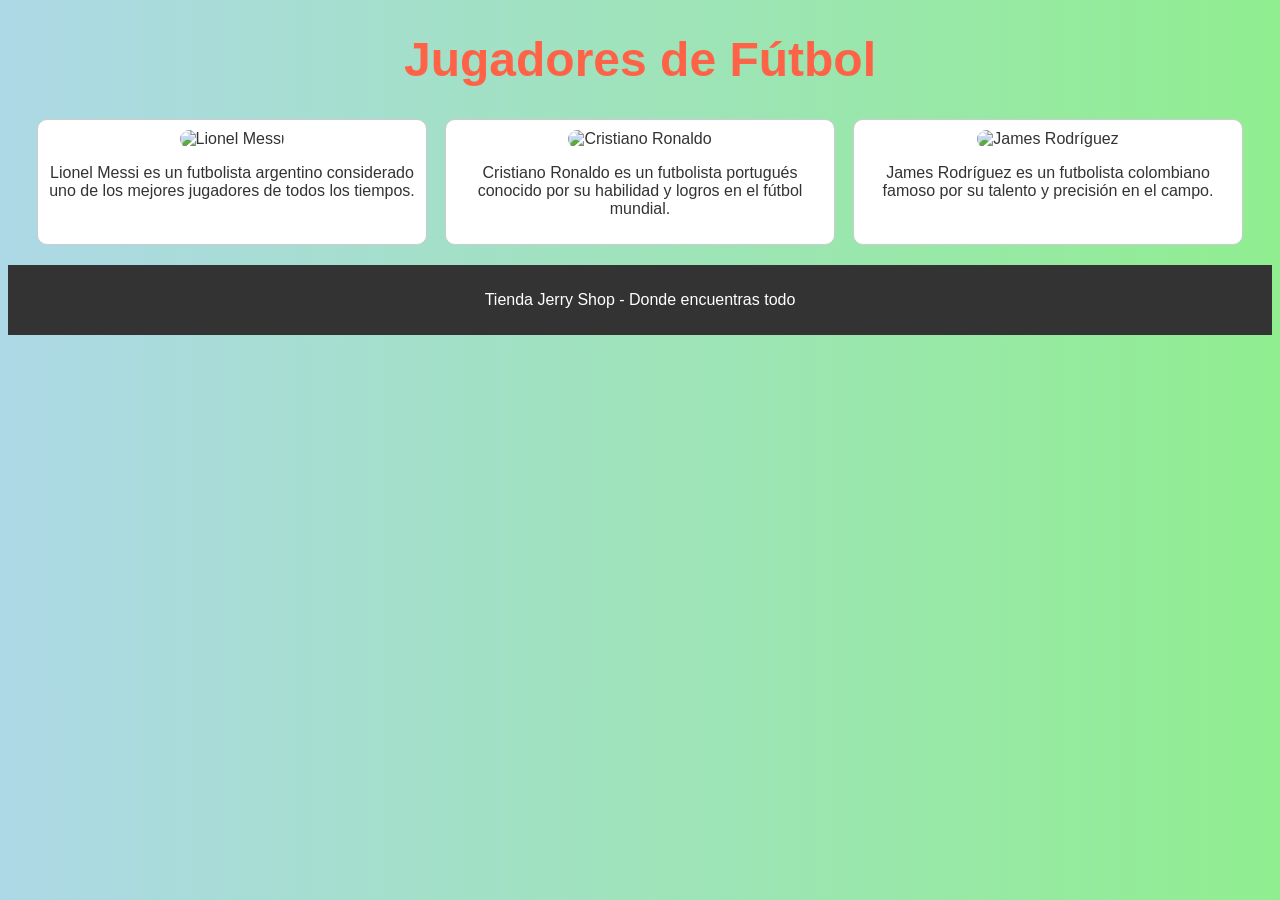
==== index.html @ d0100fbb "Update index.html" ====
<!DOCTYPE html>
<html lang="es">
<head>
    <meta charset="UTF-8">
    <meta name="viewport" content="width=device-width, initial-scale=1.0">
    <title>Jugadores de Fútbol</title>
    <style>
        body {
            background: linear-gradient(to right, lightblue, lightgreen);
            font-family: 'Arial', sans-serif;
            color: #333;
            text-align: center;
        }
        h1 {
            font-size: 3em;
            color: #ff6347; /* Tomate */
        }
        .container {
            display: flex;
            justify-content: space-around;
            margin: 20px;
        }
        .column {
            width: 30%;
            padding: 10px;
            border: 1px solid #ccc;
            border-radius: 10px;
            background-color: #fff;
        }
        .column img {
            max-width: 100%;
            border-radius: 10px;
        }
        footer {
            margin-top: 20px;
            padding: 10px;
            background-color: #333;
            color: #fff;
        }
    </style>
</head>
<body>
    <h1>Jugadores de Fútbol</h1>
    <div class="container">
        <div class="column">
            <img src="https://example.com/messi.jpg" alt="Lionel Messi">
            <p>Lionel Messi es un futbolista argentino considerado uno de los mejores jugadores de todos los tiempos.</p>
        </div>
        <div class="column">
            <img src="https://example.com/ronaldo.jpg" alt="Cristiano Ronaldo">
            <p>Cristiano Ronaldo es un futbolista portugués conocido por su habilidad y logros en el fútbol mundial.</p>
        </div>
        <div class="column">
            <img src="https://example.com/james.jpg" alt="James Rodríguez">
            <p>James Rodríguez es un futbolista colombiano famoso por su talento y precisión en el campo.</p>
        </div>
    </div>
    <footer>
        <p>Tienda Jerry Shop - Donde encuentras todo</p>
    </footer>
</body>
</html>
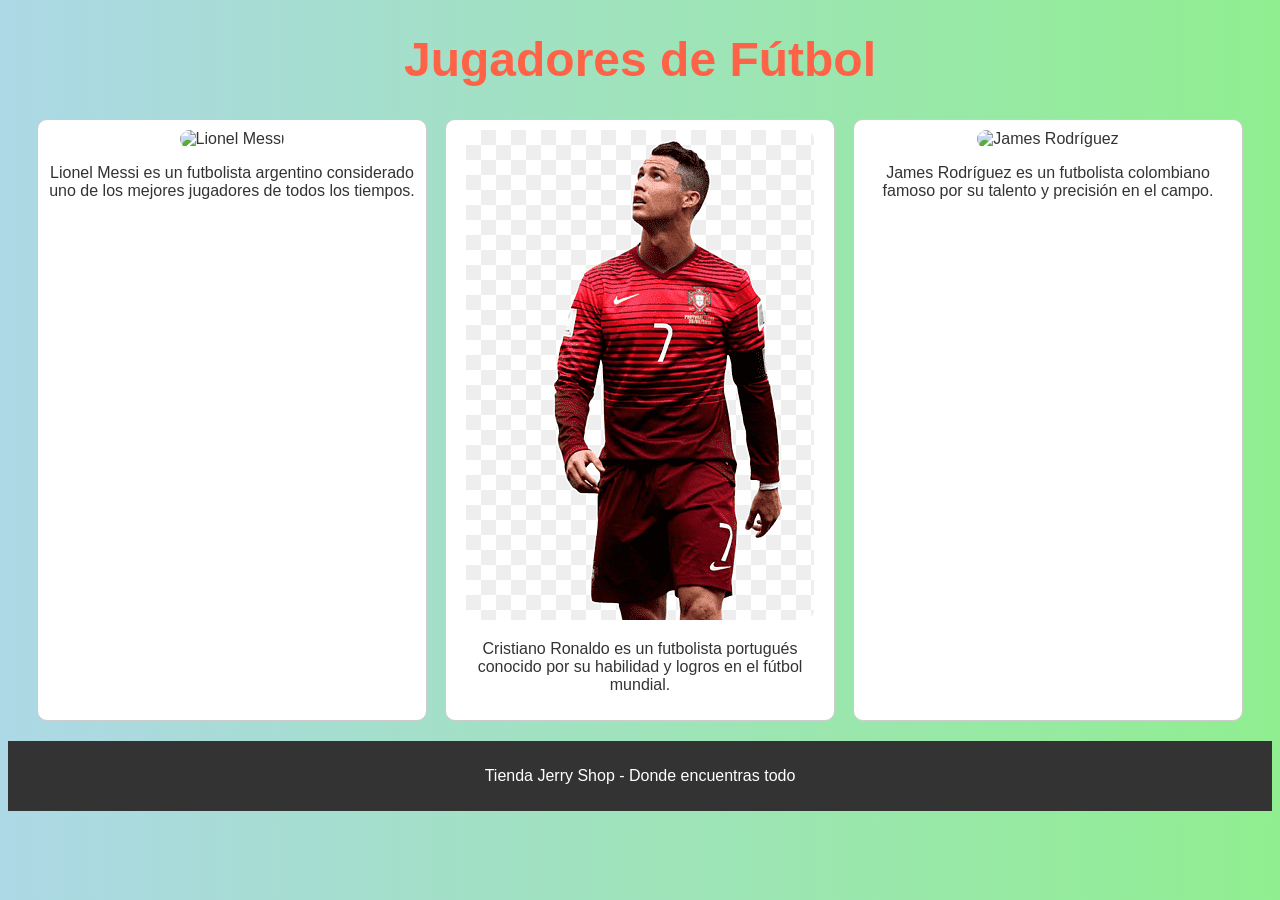
==== commit de911ebf: "Update index.html" ====
--- a/index.html
+++ b/index.html
@@ -47,7 +47,7 @@
             <p>Lionel Messi es un futbolista argentino considerado uno de los mejores jugadores de todos los tiempos.</p>
         </div>
         <div class="column">
-            <img src="https://example.com/ronaldo.jpg" alt="Cristiano Ronaldo">
+            <img src="Cristiano.png" alt="Cristiano Ronaldo">
             <p>Cristiano Ronaldo es un futbolista portugués conocido por su habilidad y logros en el fútbol mundial.</p>
         </div>
         <div class="column">
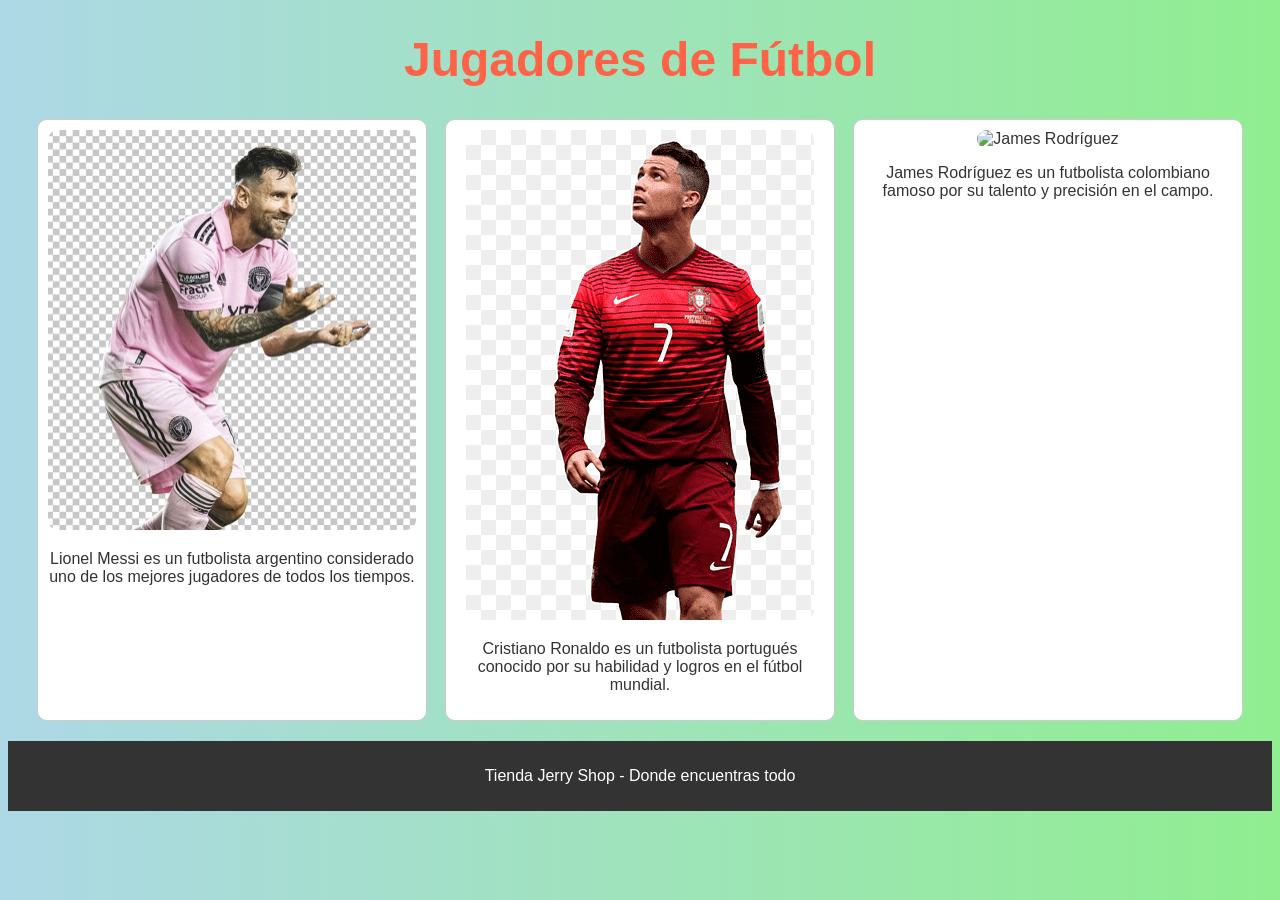
==== commit a716e6a1: "Update index.html" ====
--- a/index.html
+++ b/index.html
@@ -43,7 +43,7 @@
     <h1>Jugadores de Fútbol</h1>
     <div class="container">
         <div class="column">
-            <img src="https://example.com/messi.jpg" alt="Lionel Messi">
+            <img src="Messi.jpg" alt="Lionel Messi">
             <p>Lionel Messi es un futbolista argentino considerado uno de los mejores jugadores de todos los tiempos.</p>
         </div>
         <div class="column">
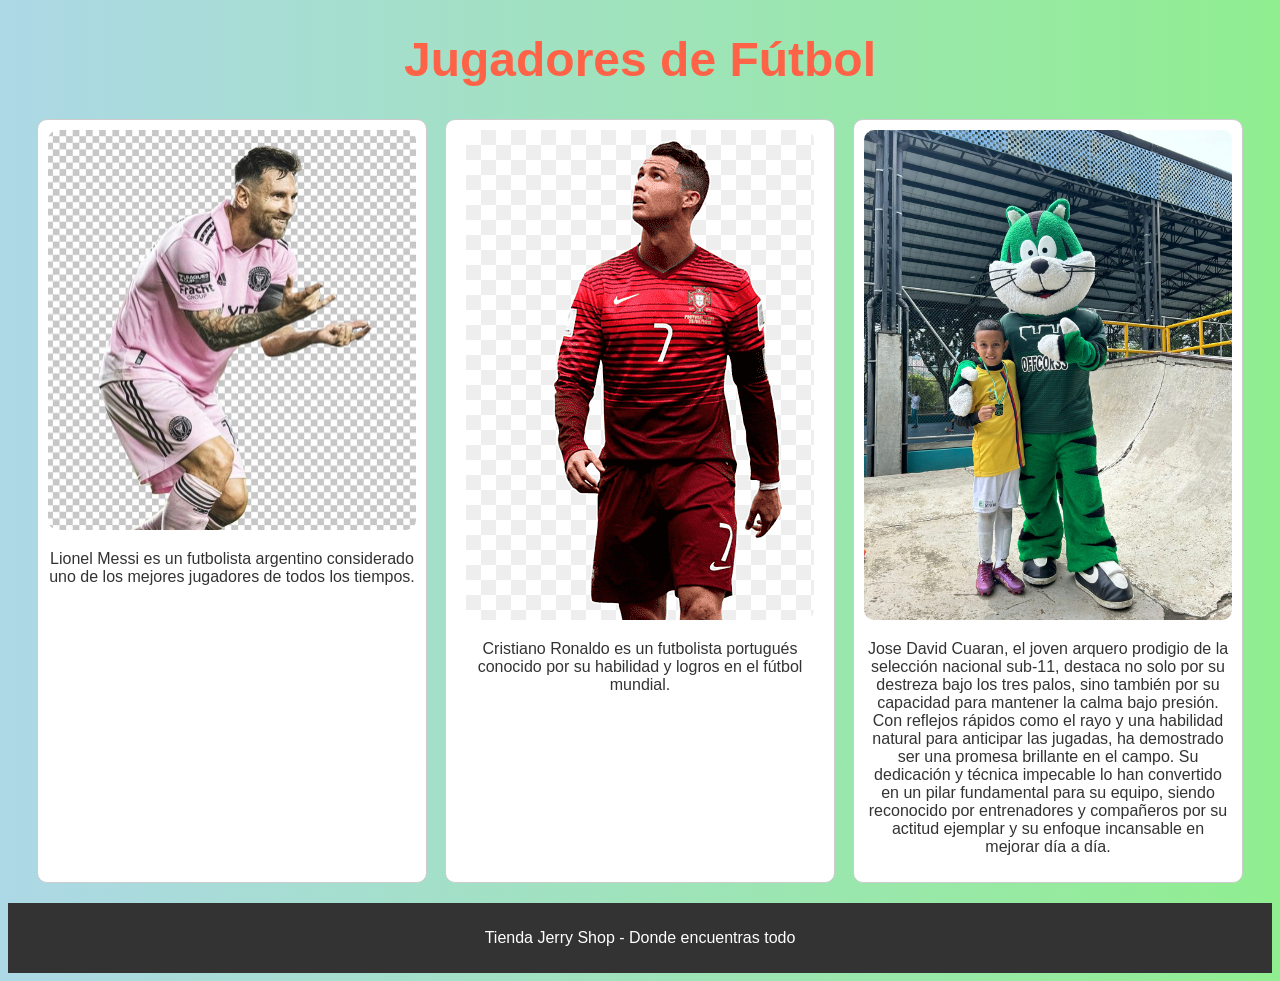
==== commit 85e5839b: "Update index.html" ====
--- a/index.html
+++ b/index.html
@@ -51,8 +51,8 @@
             <p>Cristiano Ronaldo es un futbolista portugués conocido por su habilidad y logros en el fútbol mundial.</p>
         </div>
         <div class="column">
-            <img src="https://example.com/james.jpg" alt="James Rodríguez">
-            <p>James Rodríguez es un futbolista colombiano famoso por su talento y precisión en el campo.</p>
+            <img src="Jose.jpg" alt="Jose David Cuaran">
+            <p>Jose David Cuaran, el joven arquero prodigio de la selección nacional sub-11, destaca no solo por su destreza bajo los tres palos, sino también por su capacidad para mantener la calma bajo presión. Con reflejos rápidos como el rayo y una habilidad natural para anticipar las jugadas, ha demostrado ser una promesa brillante en el campo. Su dedicación y técnica impecable lo han convertido en un pilar fundamental para su equipo, siendo reconocido por entrenadores y compañeros por su actitud ejemplar y su enfoque incansable en mejorar día a día.</p>
         </div>
     </div>
     <footer>
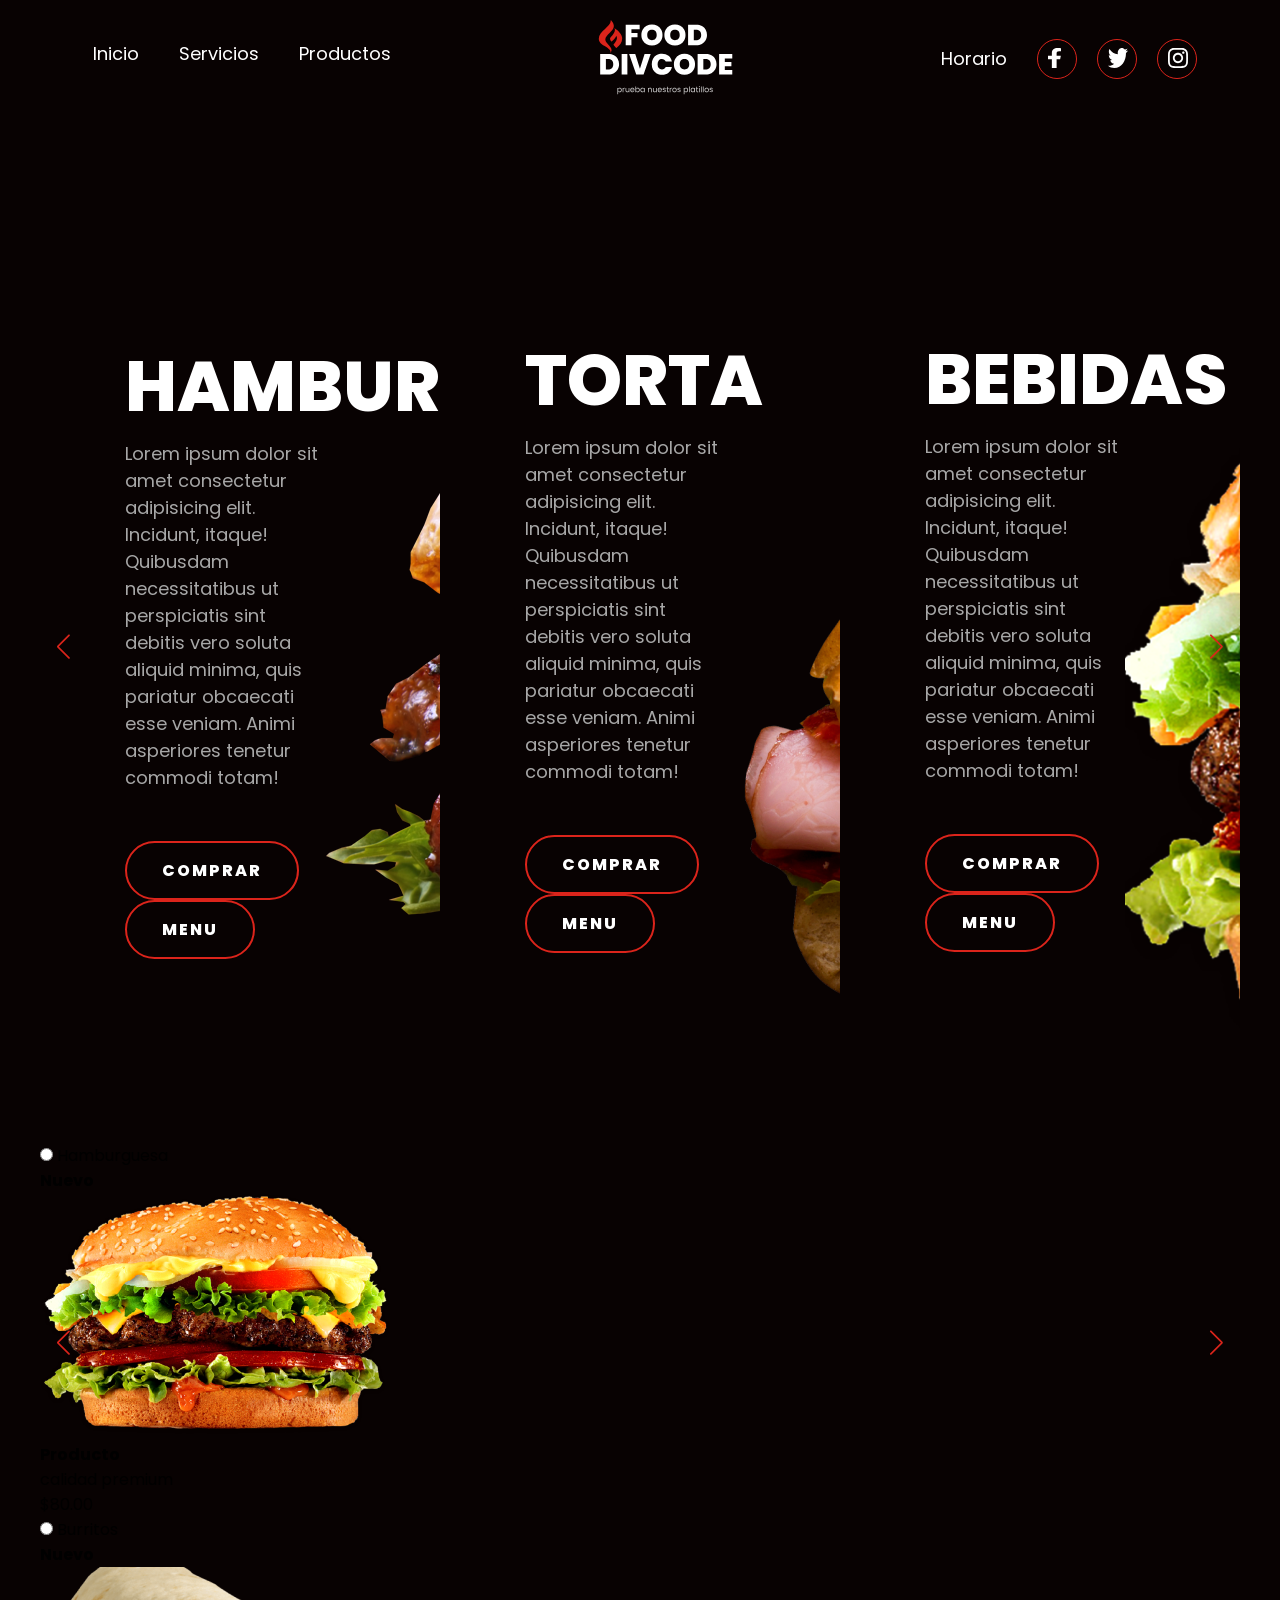
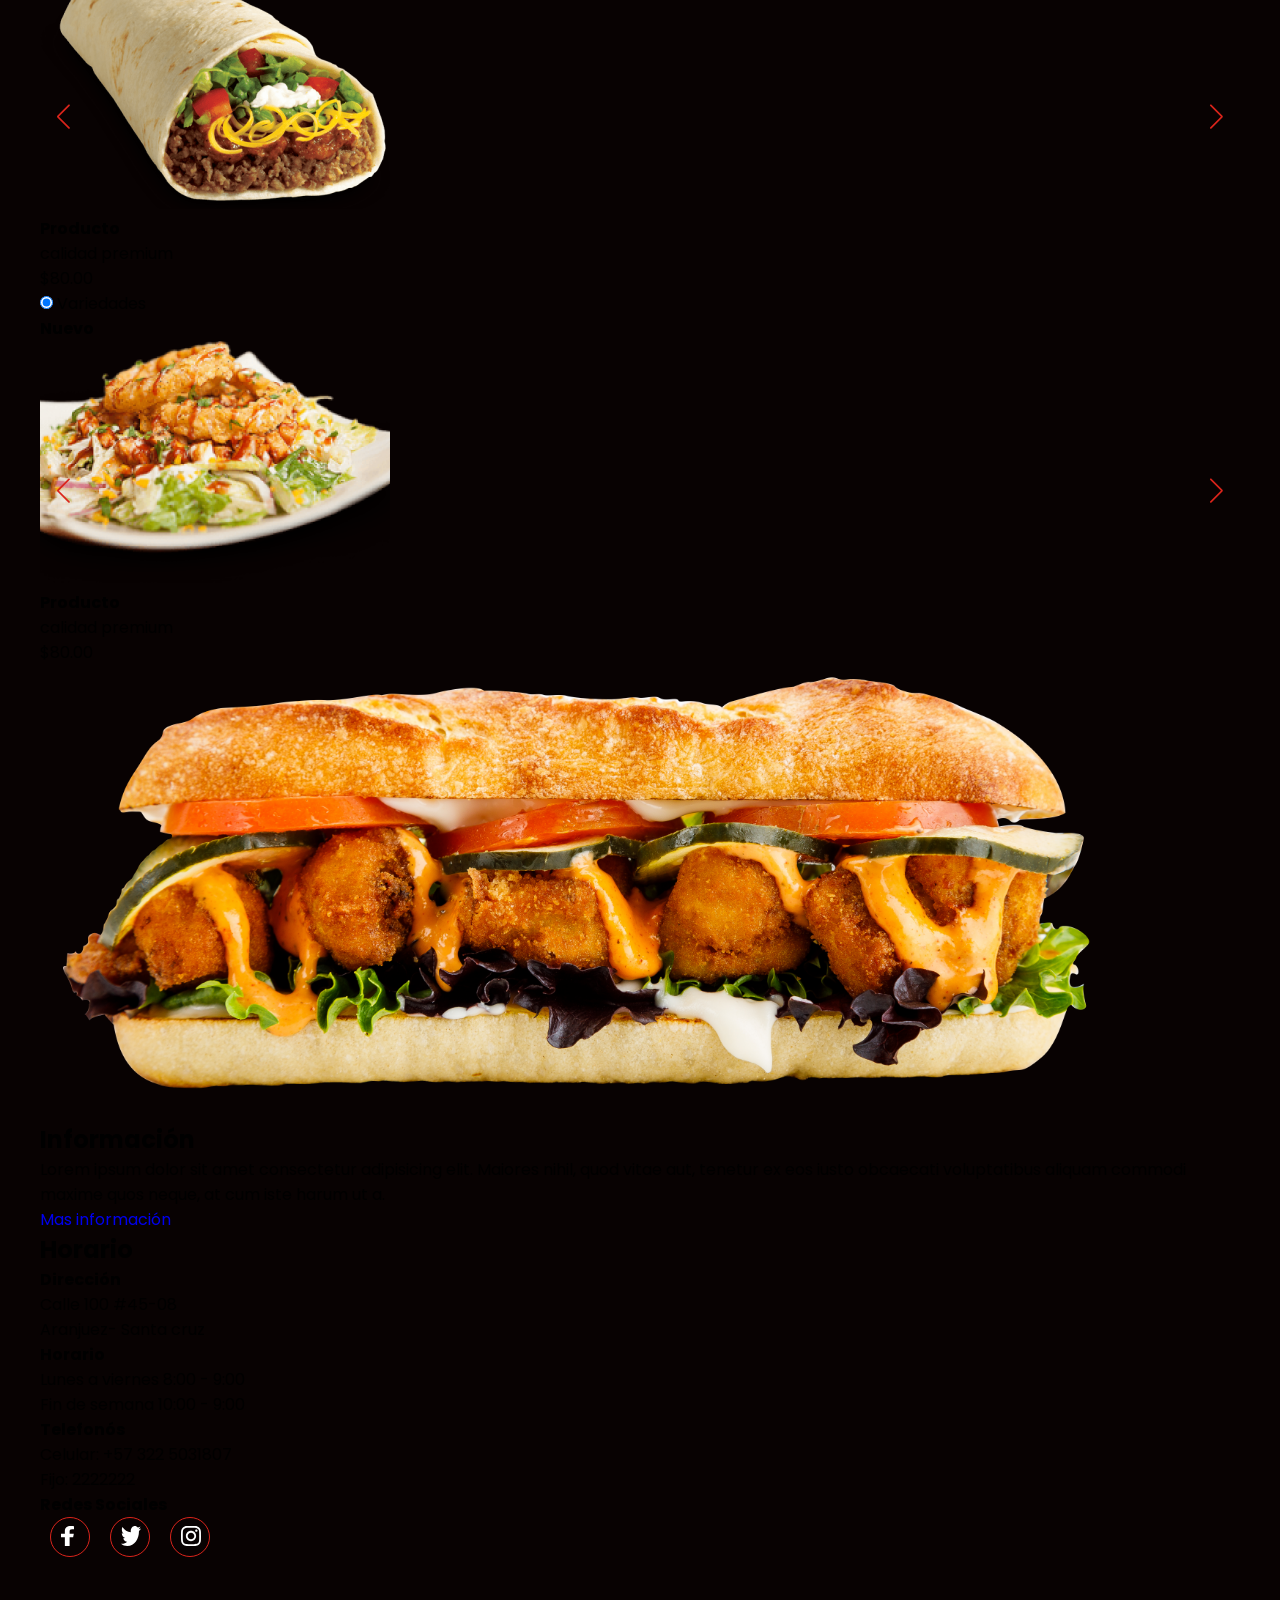
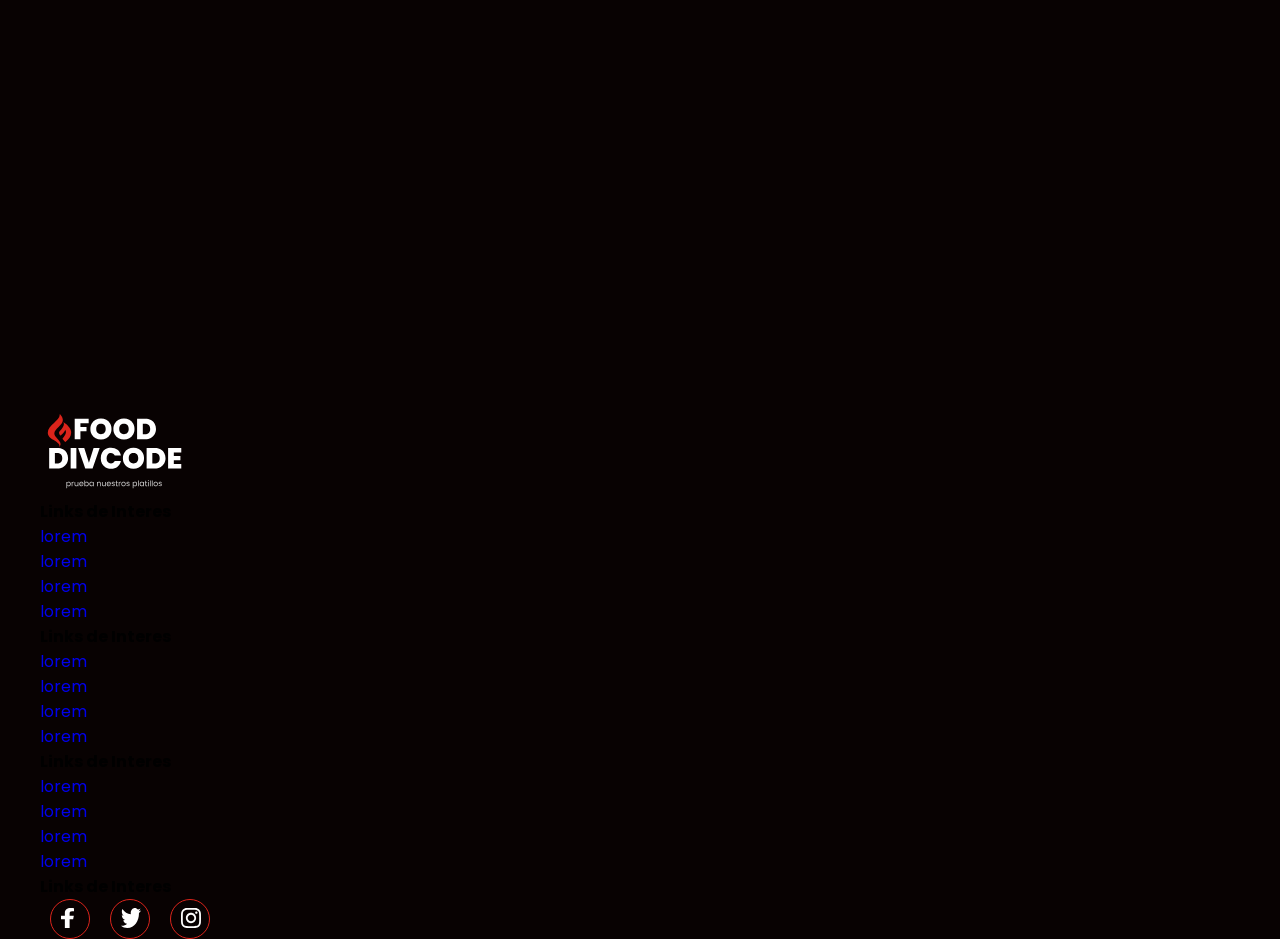
==== commit d17fa9a9: "Add files via upload" ====
--- a/index.html
+++ b/index.html
@@ -1,62 +1,431 @@
 <!DOCTYPE html>
-<html lang="es">
+<html lang="en">
+
 <head>
-    <meta charset="UTF-8">
-    <meta name="viewport" content="width=device-width, initial-scale=1.0">
-    <title>Jugadores de Fútbol</title>
-    <style>
-        body {
-            background: linear-gradient(to right, lightblue, lightgreen);
-            font-family: 'Arial', sans-serif;
-            color: #333;
-            text-align: center;
-        }
-        h1 {
-            font-size: 3em;
-            color: #ff6347; /* Tomate */
-        }
-        .container {
-            display: flex;
-            justify-content: space-around;
-            margin: 20px;
-        }
-        .column {
-            width: 30%;
-            padding: 10px;
-            border: 1px solid #ccc;
-            border-radius: 10px;
-            background-color: #fff;
-        }
-        .column img {
-            max-width: 100%;
-            border-radius: 10px;
-        }
-        footer {
-            margin-top: 20px;
-            padding: 10px;
-            background-color: #333;
-            color: #fff;
-        }
-    </style>
+  <meta charset="UTF-8" />
+  <meta name="viewport" content="width=device-width, initial-scale=1.0" />
+  <title>Document</title>
+  <link rel="stylesheet" href="https://cdn.jsdelivr.net/npm/swiper/swiper-bundle.min.css" />
+  <link rel="stylesheet" href="style.css" />
 </head>
+
 <body>
-    <h1>Jugadores de Fútbol</h1>
-    <div class="container">
-        <div class="column">
-            <img src="Messi.jpg" alt="Lionel Messi">
-            <p>Lionel Messi es un futbolista argentino considerado uno de los mejores jugadores de todos los tiempos.</p>
-        </div>
-        <div class="column">
-            <img src="Cristiano.png" alt="Cristiano Ronaldo">
-            <p>Cristiano Ronaldo es un futbolista portugués conocido por su habilidad y logros en el fútbol mundial.</p>
-        </div>
-        <div class="column">
-            <img src="Jose.jpg" alt="Jose David Cuaran">
-            <p>Jose David Cuaran, el joven arquero prodigio de la selección nacional sub-11, destaca no solo por su destreza bajo los tres palos, sino también por su capacidad para mantener la calma bajo presión. Con reflejos rápidos como el rayo y una habilidad natural para anticipar las jugadas, ha demostrado ser una promesa brillante en el campo. Su dedicación y técnica impecable lo han convertido en un pilar fundamental para su equipo, siendo reconocido por entrenadores y compañeros por su actitud ejemplar y su enfoque incansable en mejorar día a día.</p>
-        </div>
-    </div>
-    <footer>
-        <p>Tienda Jerry Shop - Donde encuentras todo</p>
-    </footer>
+  <header>
+    <div class="menu container">
+      <img class="logo-1" src="images/logo.svg" alt="" />
+      <input type="checkbox" id="menu" />
+      <label for="menu">
+        <img src="images/menu.png" class="menu-icono" alt="" />
+      </label>
+      <nav class="navbar">
+        <div class="menu-1">
+          <ul>
+            <li><a href="#">Inicio</a></li>
+            <li><a href="#">Servicios</a></li>
+            <li><a href="#">Productos</a></li>
+          </ul>
+        </div>
+        <img class="logo-2" src="images/logo.svg" alt="" />
+        <div class="menu-2">
+          <ul>
+            <li><a href="#">Horario</a></li>
+          </ul>
+          <div class="socials">
+            <a href="#">
+              <div class="social">
+                <img src="images/s1.svg" alt="" />
+              </div>
+            </a>
+            <a href="#">
+              <div class="social">
+                <img src="images/s2.svg" alt="" />
+              </div>
+            </a>
+            <a href="#">
+              <div class="social">
+                <img src="images/s3.svg" alt="" />
+              </div>
+            </a>
+          </div>
+        </div>
+      </nav>
+    </div>
+    <div class="header-content container">
+      <div class="swiper mySwiper-1">
+        <div class="swiper-wrapper">
+          <div class="swiper slide">
+            <div class="slider">
+              <div class="slider-txt">
+                <h1>Hamburguesa</h1>
+                <p>
+                  Lorem ipsum dolor sit amet consectetur adipisicing elit.
+                  Incidunt, itaque! Quibusdam necessitatibus ut perspiciatis
+                  sint debitis vero soluta aliquid minima, quis pariatur
+                  obcaecati esse veniam. Animi asperiores tenetur commodi
+                  totam!
+                </p>
+                <div class="botones">
+                  <a href="#" class="btn-1">Comprar</a>
+                  <a href="#" class="btn-1">Menu</a>
+                </div>
+              </div>
+              <div class="slider-img">
+                <img src="images/slider1.png" alt="" />
+              </div>
+            </div>
+          </div>
+          <div class="swiper slide">
+            <div class="slider">
+              <div class="slider-txt">
+                <h1>Torta</h1>
+                <p>
+                  Lorem ipsum dolor sit amet consectetur adipisicing elit.
+                  Incidunt, itaque! Quibusdam necessitatibus ut perspiciatis
+                  sint debitis vero soluta aliquid minima, quis pariatur
+                  obcaecati esse veniam. Animi asperiores tenetur commodi
+                  totam!
+                </p>
+                <div class="botones">
+                  <a href="#" class="btn-1">Comprar</a>
+                  <a href="#" class="btn-1">Menu</a>
+                </div>
+              </div>
+              <div class="slider-img">
+                <img src="images/slider2.png" alt="" />
+              </div>
+            </div>
+          </div>
+          <div class="swiper slide">
+            <div class="slider">
+              <div class="slider-txt">
+                <h1>Bebidas</h1>
+                <p>
+                  Lorem ipsum dolor sit amet consectetur adipisicing elit.
+                  Incidunt, itaque! Quibusdam necessitatibus ut perspiciatis
+                  sint debitis vero soluta aliquid minima, quis pariatur
+                  obcaecati esse veniam. Animi asperiores tenetur commodi
+                  totam!
+                </p>
+                <div class="botones">
+                  <a href="#" class="btn-1">Comprar</a>
+                  <a href="#" class="btn-1">Menu</a>
+                </div>
+              </div>
+              <div class="slider-img">
+                <img src="images/slider3.png" alt="" />
+              </div>
+            </div>
+          </div>
+        </div>
+        <div class="swiper-button-next"></div>
+        <div class="swiper-button-prev"></div>
+        <div class="swiper-pagination"></div>
+      </div>
+    </div>
+  </header>
+  <main class="products">
+    <div class="tabs container">
+      <input type="radio" name="tabs" id="tab1" checked="checked" class="tabInput" value="1" />
+      <label for="tab1">Hamburguesa</label>
+      <div class="tab">
+        <div class="swiper mySwiper-2" id="swiper1">
+          <div class="swiper-wrapper">
+            <div class="swiper-slide">
+              <div class="product">
+                <div class="product-img">
+                  <h4>Nuevo</h4>
+                  <img src="images/food1.png" alt="" />
+                </div>
+                <div class="product-txt">
+                  <h4>Producto</h4>
+                  <p>calidad premium</p>
+                  <span class="price">$80.00</span>
+                </div>
+              </div>
+            </div>
+
+            <div class="swiper-slide">
+              <div class="product">
+                <div class="product-img">
+                  <h4>Nuevo</h4>
+                  <img src="images/food2.png" alt="" />
+                </div>
+                <div class="product-txt">
+                  <h4>Producto</h4>
+                  <p>calidad premium</p>
+                  <span class="price">$80.00</span>
+                </div>
+              </div>
+            </div>
+
+            <div class="swiper-slide">
+              <div class="product">
+                <div class="product-img">
+                  <h4>Nuevo</h4>
+                  <img src="images/food3.png" alt="" />
+                </div>
+                <div class="product-txt">
+                  <h4>Producto</h4>
+                  <p>calidad premium</p>
+                  <span class="price">$80.00</span>
+                </div>
+              </div>
+            </div>
+          </div>
+
+          <div class="swiper-button-next"></div>
+          <div class="swiper-button-prev"></div>
+        </div>
+      </div>
+
+      <input type="radio" name="tabs" id="tab2" checked="checked" class="tabInput" value="2" />
+      <label for="tab2">Burritos</label>
+      <div class="tab">
+        <div class="swiper mySwiper-2" id="swiper2">
+          <div class="swiper-wrapper">
+            <div class="swiper-slide">
+              <div class="product">
+                <div class="product-img">
+                  <h4>Nuevo</h4>
+                  <img src="images/food4.png" alt="" />
+                </div>
+                <div class="product-txt">
+                  <h4>Producto</h4>
+                  <p>calidad premium</p>
+                  <span class="price">$80.00</span>
+                </div>
+              </div>
+            </div>
+
+            <div class="swiper-slide">
+              <div class="product">
+                <div class="product-img">
+                  <h4>Nuevo</h4>
+                  <img src="images/food5.png" alt="" />
+                </div>
+                <div class="product-txt">
+                  <h4>Producto</h4>
+                  <p>calidad premium</p>
+                  <span class="price">$80.00</span>
+                </div>
+              </div>
+            </div>
+
+            <div class="swiper-slide">
+              <div class="product">
+                <div class="product-img">
+                  <h4>Nuevo</h4>
+                  <img src="images/food6.png" alt="" />
+                </div>
+                <div class="product-txt">
+                  <h4>Producto</h4>
+                  <p>calidad premium</p>
+                  <span class="price">$80.00</span>
+                </div>
+              </div>
+            </div>
+          </div>
+
+          <div class="swiper-button-next"></div>
+          <div class="swiper-button-prev"></div>
+        </div>
+      </div>
+
+      <input type="radio" name="tabs" id="tab3" checked="checked" class="tabInput" value="3" />
+      <label for="tab3">Variedades</label>
+      <div class="tab">
+        <div class="swiper mySwiper-2" id="swiper3">
+          <div class="swiper-wrapper">
+            <div class="swiper-slide">
+              <div class="product">
+                <div class="product-img">
+                  <h4>Nuevo</h4>
+                  <img src="images/food7.png" alt="" />
+                </div>
+                <div class="product-txt">
+                  <h4>Producto</h4>
+                  <p>calidad premium</p>
+                  <span class="price">$80.00</span>
+                </div>
+              </div>
+            </div>
+
+            <div class="swiper-slide">
+              <div class="product">
+                <div class="product-img">
+                  <h4>Nuevo</h4>
+                  <img src="images/food8.png" alt="" />
+                </div>
+                <div class="product-txt">
+                  <h4>Producto</h4>
+                  <p>calidad premium</p>
+                  <span class="price">$80.00</span>
+                </div>
+              </div>
+            </div>
+
+            <div class="swiper-slide">
+              <div class="product">
+                <div class="product-img">
+                  <h4>Nuevo</h4>
+                  <img src="images/food9.png" alt="" />
+                </div>
+                <div class="product-txt">
+                  <h4>Producto</h4>
+                  <p>calidad premium</p>
+                  <span class="price">$80.00</span>
+                </div>
+              </div>
+            </div>
+          </div>
+
+          <div class="swiper-button-next"></div>
+          <div class="swiper-button-prev"></div>
+        </div>
+      </div>
+
+    </div>
+  </main>
+
+  <section class="info container">
+
+    <div class="info-img">
+      <img src="images/info.png" alt="">
+    </div>
+
+    <div class="info-txt">
+      <h2>Información</h2>
+      <p>
+        Lorem ipsum dolor sit amet consectetur adipisicing elit. Maiores nihil, quod vitae aut, tenetur ex eos iusto
+        obcaecati voluptatibus aliquam commodi maxime quos neque, at cum iste harum ut a.
+      </p>
+      <a href="#" class="btn-2">Mas información</a>
+    </div>
+  </section>
+
+  <section class="horario">
+    <div class="horario-info container">
+      <h2>Horario</h2>
+      <div class="horario-txt">
+        <div class="txt">
+          <h4>Dirección</h4>
+          <p>
+            Calle 100 #45-08
+          </p>
+          <p>
+            Aranjuez- Santa cruz
+          </p>
+        </div>
+
+        <div class="txt">
+          <h4>Horario</h4>
+          <p>
+            Lunes a viernes 8:00 - 9:00
+          </p>
+          <p>
+            Fin de semana 10:00 - 9:00
+          </p>
+        </div>
+
+        <div class="txt">
+          <h4>Telefonós</h4>
+          <p>
+            Celular: +57 322 5031807
+          </p>
+          <p>
+            Fijo: 2222222
+          </p>
+        </div>
+
+        <div class="txt">
+          <h4>Redes Sociales</h4>
+          <div class="socials">
+            <a href="#">
+              <div class="social">
+                <img src="images/s1.svg" alt="" />
+              </div>
+            </a>
+            <a href="#">
+              <div class="social">
+                <img src="images/s2.svg" alt="" />
+              </div>
+            </a>
+            <a href="#">
+              <div class="social">
+                <img src="images/s3.svg" alt="" />
+              </div>
+            </a>
+          </div>
+        </div>
+
+      </div>
+    </div>
+  </section>
+
+  <section>
+    <iframe class="map"
+      src="https://www.google.com/maps/embed?pb=!1m18!1m12!1m3!1d126916.73961650311!2d-75.5812115!3d6.24420345!2m3!1f0!2f0!3f0!3m2!1i1024!2i768!4f13.1!3m3!1m2!1s0x8e4428dfb80fad05%3A0x42137cfcc7b53b56!2sMedell%C3%ADn%2C%20Antioquia!5e0!3m2!1ses!2sco!4v1721679053729!5m2!1ses!2sco"
+      width="600" height="450" style="border:0;" allowfullscreen="" loading="lazy"
+      referrerpolicy="no-referrer-when-downgrade"></iframe>
+  </section>
+
+  <footer class="footer container">
+    <img class="logo-2" src="images/logo.svg" alt="">
+    <div class="links">
+      <h4>Links de Interes</h4>
+      <ul>
+        <li><a href="#">lorem</a></li>
+        <li><a href="#">lorem</a></li>
+        <li><a href="#">lorem</a></li>
+        <li><a href="#">lorem</a></li>
+      </ul>
+    </div>
+
+    <div class="links">
+      <h4>Links de Interes</h4>
+      <ul>
+        <li><a href="#">lorem</a></li>
+        <li><a href="#">lorem</a></li>
+        <li><a href="#">lorem</a></li>
+        <li><a href="#">lorem</a></li>
+      </ul>
+    </div>
+
+    <div class="links">
+      <h4>Links de Interes</h4>
+      <ul>
+        <li><a href="#">lorem</a></li>
+        <li><a href="#">lorem</a></li>
+        <li><a href="#">lorem</a></li>
+        <li><a href="#">lorem</a></li>
+      </ul>
+    </div>
+
+    <div class="links">
+      <h4>Links de Interes</h4>
+      <div class="socials">
+        <a href="#">
+          <div class="social">
+            <img src="images/s1.svg" alt="" />
+          </div>
+        </a>
+        <a href="#">
+          <div class="social">
+            <img src="images/s2.svg" alt="" />
+          </div>
+        </a>
+        <a href="#">
+          <div class="social">
+            <img src="images/s3.svg" alt="" />
+          </div>
+        </a>
+      </div>
+    </div>
+
+  </footer>
+
+  <script src="https://cdn.jsdelivr.net/npm/swiper/swiper-bundle.min.js"></script>
+  <script src="script.js"></script>
 </body>
-</html>
+
+</html>
--- a/style.css
+++ b/style.css
@@ -0,0 +1,170 @@
+@import url('https://fonts.googleapis.com/css2?family=Poppins:ital,wght@0,100;0,200;0,300;0,400;0,500;0,600;0,700;0,800;0,900;1,100;1,200;1,300;1,400;1,500;1,600;1,700;1,800;1,900&display=swap');
+
+* {
+    margin: 0;
+    padding: 0;
+    box-sizing: border-box;
+    text-decoration: none;
+    list-style: none;
+}
+
+body {
+    background-color: #080202;
+    font-family: "Poppins", sans-serif;
+}
+
+.container {
+    max-width: 1200px;
+    margin: 0 auto;
+
+}
+
+.swiper-button-prev::after {
+    font-size: 25px;
+}
+
+.swiper-button-next::after {
+    font-size: 25px;
+}
+
+.swiper-button-next {
+    color: #db241b;
+}
+
+.swiper-button-prev {
+    color: #db241b;
+}
+
+.swiper-pagination-bullet {
+    background-color: #d3d2d2;
+    opacity: 1;
+}
+
+.swiper-pagination-bullet-active {
+    background-color: #db241b;
+}
+
+.menu {
+    position: absolute;
+    top: 20px;
+    left: 0;
+    right: 0;
+    display: flex;
+    justify-content: center;
+    z-index: 1000;
+}
+
+.navbar {
+    display: flex;
+}
+
+.menu-1 {
+    margin-right: 180px;
+}
+
+.menu-2 {
+    margin-left: 180px;
+    display: flex;
+    align-items: center;
+}
+
+.logo-1 {
+    width: 0;
+}
+
+.logo-2 {
+    width: 150px;
+}
+
+.socials {
+    display: flex;
+}
+
+.social {
+    margin: 0 10px;
+    height: 40px;
+    width: 40px;
+    border: 1px solid #db241b;
+    border-radius: 50%;
+}
+
+.social:hover {
+    background-color: #db241b;
+}
+
+.social img {
+    margin: 8px 0 0 10px;
+}
+
+.menu .navbar ul li {
+    position: relative;
+    float: left;
+}
+
+.menu .navbar ul li a {
+    font-size: 18px;
+    padding: 20px;
+    color: #ffffff;
+    display: block;
+}
+
+.menu .navbar ul li a:hover {
+    color: #db241b;
+}
+
+#menu {
+    display: none;
+}
+
+.menu-icono {
+    width: 25px;
+}
+
+.menu label {
+    cursor: pointer;
+    display: none;
+
+}
+
+.header-content {
+    margin-top: 200px;
+    padding-bottom: 50px;
+}
+
+.slider {
+    display: flex;
+    align-items: center;
+}
+
+.slider-txt {
+    margin-left: 85px;
+    width: 50%;
+}
+
+.slider-txt h1 {
+    font-size: 70px;
+    color: #ffffff;
+    text-transform: uppercase;
+    font-weight: 800;
+}
+
+.slider-txt p {
+    font-size: 18px;
+    color: #a7a7a7;
+}
+
+.botones {
+    margin-top: 50px;
+}
+
+.btn-1 {
+    display: inline-block;
+    padding: 15px 35px;
+    border: 2px solid #db241b;
+    color: #FFFFFF;
+    font-weight: 800;
+    letter-spacing: 2px;
+    text-transform: uppercase;
+    margin-right: 20px;
+    border-radius: 50px;
+}
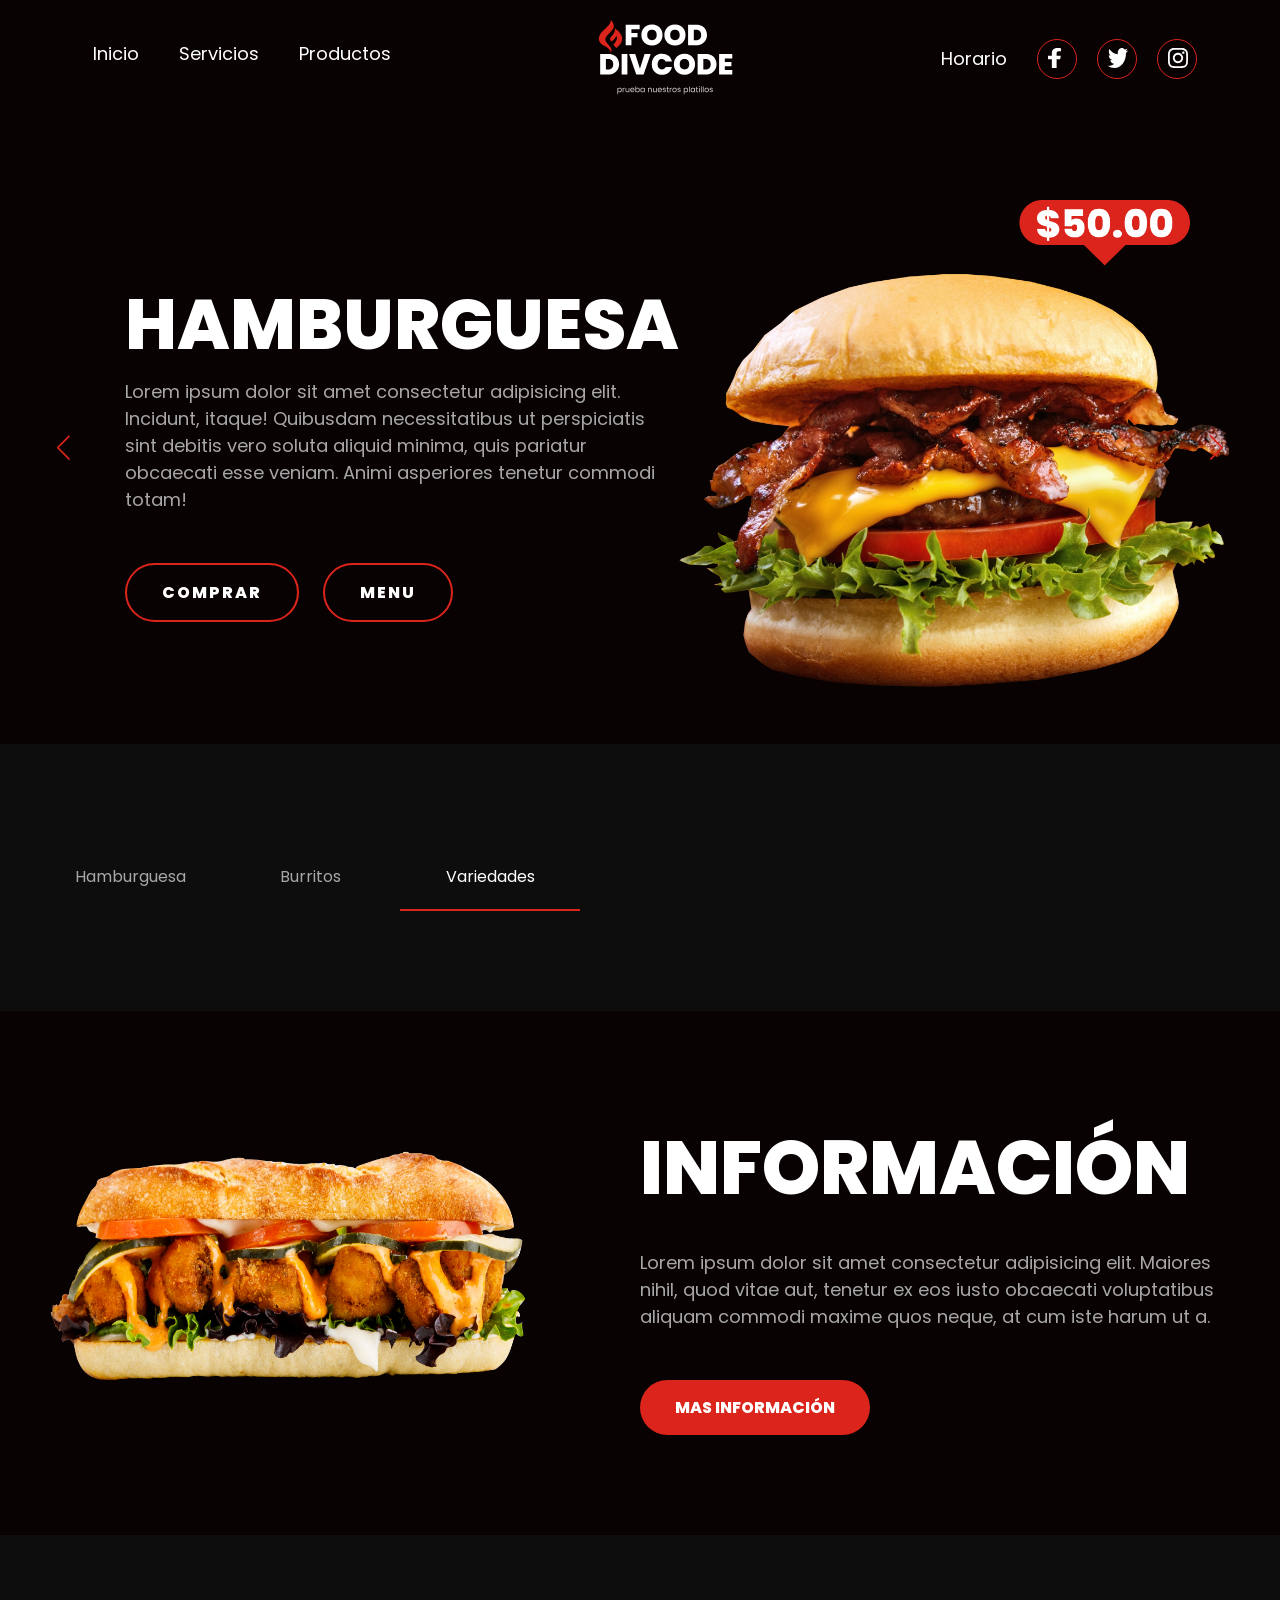
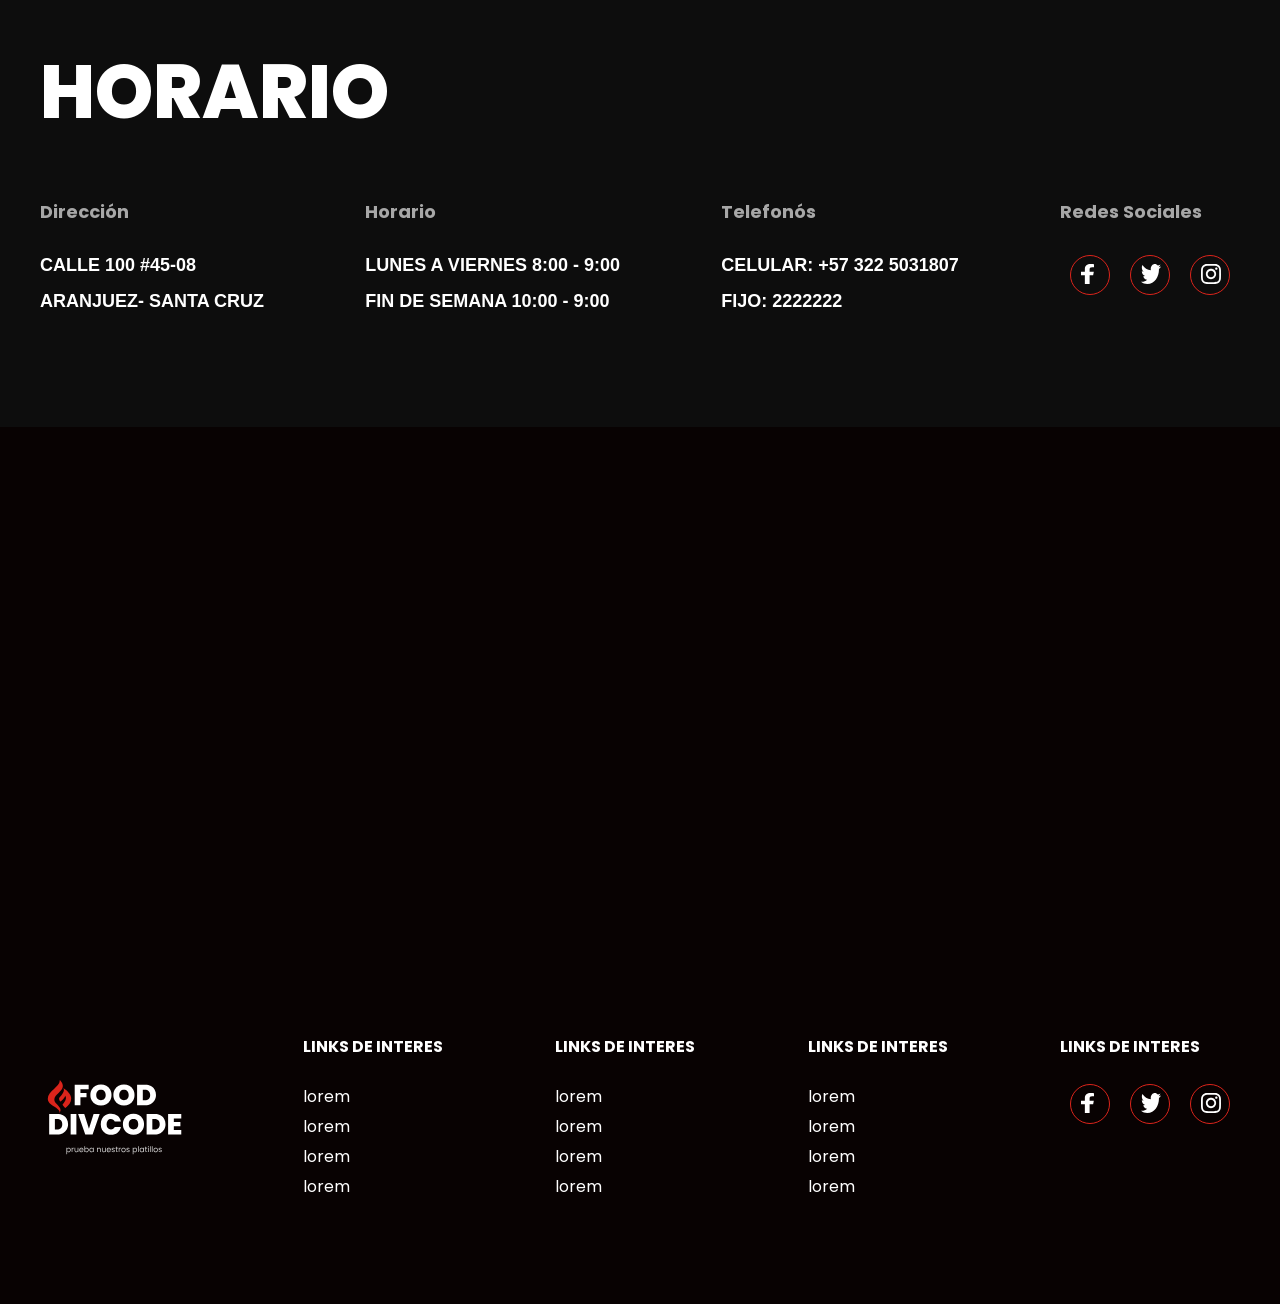
==== commit 96e091c0: "Add files via upload" ====
--- a/index.html
+++ b/index.html
@@ -53,7 +53,7 @@
     <div class="header-content container">
       <div class="swiper mySwiper-1">
         <div class="swiper-wrapper">
-          <div class="swiper slide">
+          <div class="swiper-slide">
             <div class="slider">
               <div class="slider-txt">
                 <h1>Hamburguesa</h1>
@@ -74,7 +74,7 @@
               </div>
             </div>
           </div>
-          <div class="swiper slide">
+          <div class="swiper-slide">
             <div class="slider">
               <div class="slider-txt">
                 <h1>Torta</h1>
@@ -95,7 +95,7 @@
               </div>
             </div>
           </div>
-          <div class="swiper slide">
+          <div class="swiper-slide">
             <div class="slider">
               <div class="slider-txt">
                 <h1>Bebidas</h1>
@@ -365,7 +365,7 @@
   <section>
     <iframe class="map"
       src="https://www.google.com/maps/embed?pb=!1m18!1m12!1m3!1d126916.73961650311!2d-75.5812115!3d6.24420345!2m3!1f0!2f0!3f0!3m2!1i1024!2i768!4f13.1!3m3!1m2!1s0x8e4428dfb80fad05%3A0x42137cfcc7b53b56!2sMedell%C3%ADn%2C%20Antioquia!5e0!3m2!1ses!2sco!4v1721679053729!5m2!1ses!2sco"
-      width="600" height="450" style="border:0;" allowfullscreen="" loading="lazy"
+      width="100%" height="500" style="border:0;" allowfullscreen="" loading="lazy"
       referrerpolicy="no-referrer-when-downgrade"></iframe>
   </section>
 
--- a/style.css
+++ b/style.css
@@ -167,4 +167,217 @@
     text-transform: uppercase;
     margin-right: 20px;
     border-radius: 50px;
+}
+
+.btn-1:hover {
+    background-color: #db241b;
+}
+
+.slider-img {
+    width: 50%;
+}
+
+.slider-img img {
+    margin-right: 225px;
+    width: 550px;
+}
+
+.products {
+    background-color: #0d0d0d;
+}
+
+.tabs {
+    display: flex;
+    flex-wrap: wrap;
+    padding: 100px 0px;
+}
+
+.tabs label {
+    width: 15%;
+    order: 1;
+    display: block;
+    padding: 20px 0px;
+    text-align: center;
+    cursor: pointer;
+    color: #a7a7a7;
+    transition: background ease 0.2s;
+}
+
+.tabs .tab {
+    order: 99;
+    flex-grow: 1;
+    width: 100%;
+    display: none;
+    padding-top: 25px;
+}
+
+.tabs input[type="radio"] {
+    display: none;
+}
+
+.tabs input[type="radio"]:checked+label {
+    border-bottom: 2px solid #db241b;
+    color: #ffffff
+}
+
+.product {
+    display: flex;
+    align-items: center;
+    padding: 25px;
+    margin: 0 10px;
+}
+
+.product-img {
+    width: 50%;
+    text-align: left;
+}
+
+.product-img h4 {
+    display: inline-block;
+    padding: 5px 7px;
+    line-height: 15px;
+    color: #FFFFFF;
+    font-size: 14px;
+    text-transform: uppercase;
+    font-weight: 800;
+    border: 2px solid #555555;
+    border-radius: 10px;
+    border-bottom: 50px;
+}
+
+.product-img img {
+    width: 150px;
+    height: 120px;
+}
+
+.product-txt {
+    width: 50%;
+    margin-left: 10px;
+    text-align: left;
+}
+
+.product-txt h4 {
+    color: #FFFFFF;
+    font-size: 18px;
+    text-transform: uppercase;
+    font-weight: 800;
+    margin-bottom: 5px;
+}
+
+.product-txt p {
+    color: #a7a7a7;
+    font-size: 16px;
+    margin-bottom: 15px;
+}
+
+.product-txt span {
+    color: #FFFFFF;
+    font-size: 18px;
+    font-weight: 800;
+}
+
+.info {
+    padding: 100px 0px;
+    display: flex;
+    align-items: center;
+}
+
+.info-img {
+    width: 50%;
+}
+
+.info-img img {
+    width: 500px;
+    height: 250px;
+}
+
+.info-txt {
+    width: 50%;
+}
+
+.info-txt h2 {
+    font-size: 75px;
+    color: #FFFFFF;
+    font-weight: 800;
+    text-transform: uppercase;
+    margin-bottom: 25px;
+}
+
+.info-txt p {
+    font-size: 18px;
+    color: #a7a7a7;
+    margin-bottom: 50px;
+}
+
+.btn-2 {
+    display: inline-block;
+    padding: 15px 35px;
+    background-color: #db241b;
+    color: #ffffff;
+    font-weight: 800;
+    text-transform: uppercase;
+    border-radius: 50px;
+}
+
+.btn-2:hover {
+    background-color: #ab1c15;
+}
+
+.horario {
+    padding: 100px 0px;
+    background-color: #0d0d0d;
+}
+
+.horario-info h2 {
+    font-size: 75px;
+    color: #FFFFFF;
+    font-weight: 800;
+    text-transform: uppercase;
+    margin-bottom: 50px;
+}
+
+.horario-txt {
+    display: flex;
+    justify-content: space-between;
+}
+
+.txt {
+    color: #FFFFFF;
+}
+
+.txt h4 {
+    font-size: 18px;
+    color: #a7a7a7;
+    margin-bottom: 30px;
+}
+
+.txt p {
+    font-size: 18px;
+    text-transform: uppercase;
+    font-weight: 600;
+    margin-bottom: 15px;
+}
+
+.map {
+    filter: grayscale(100%) invert(92%) contrast(93%);
+}
+
+.footer {
+    padding: 100px 0px;
+    display: flex;
+    justify-content: space-between;
+
+}
+
+.links h4 {
+    color: #FFFFFF;
+    text-transform: uppercase;
+    margin-bottom: 25px;
+}
+
+.links ul li a {
+    color: #FFFFFF;
+    font-size: 16px;
+    margin-bottom: 5px;
+    display: inline-block;
 }
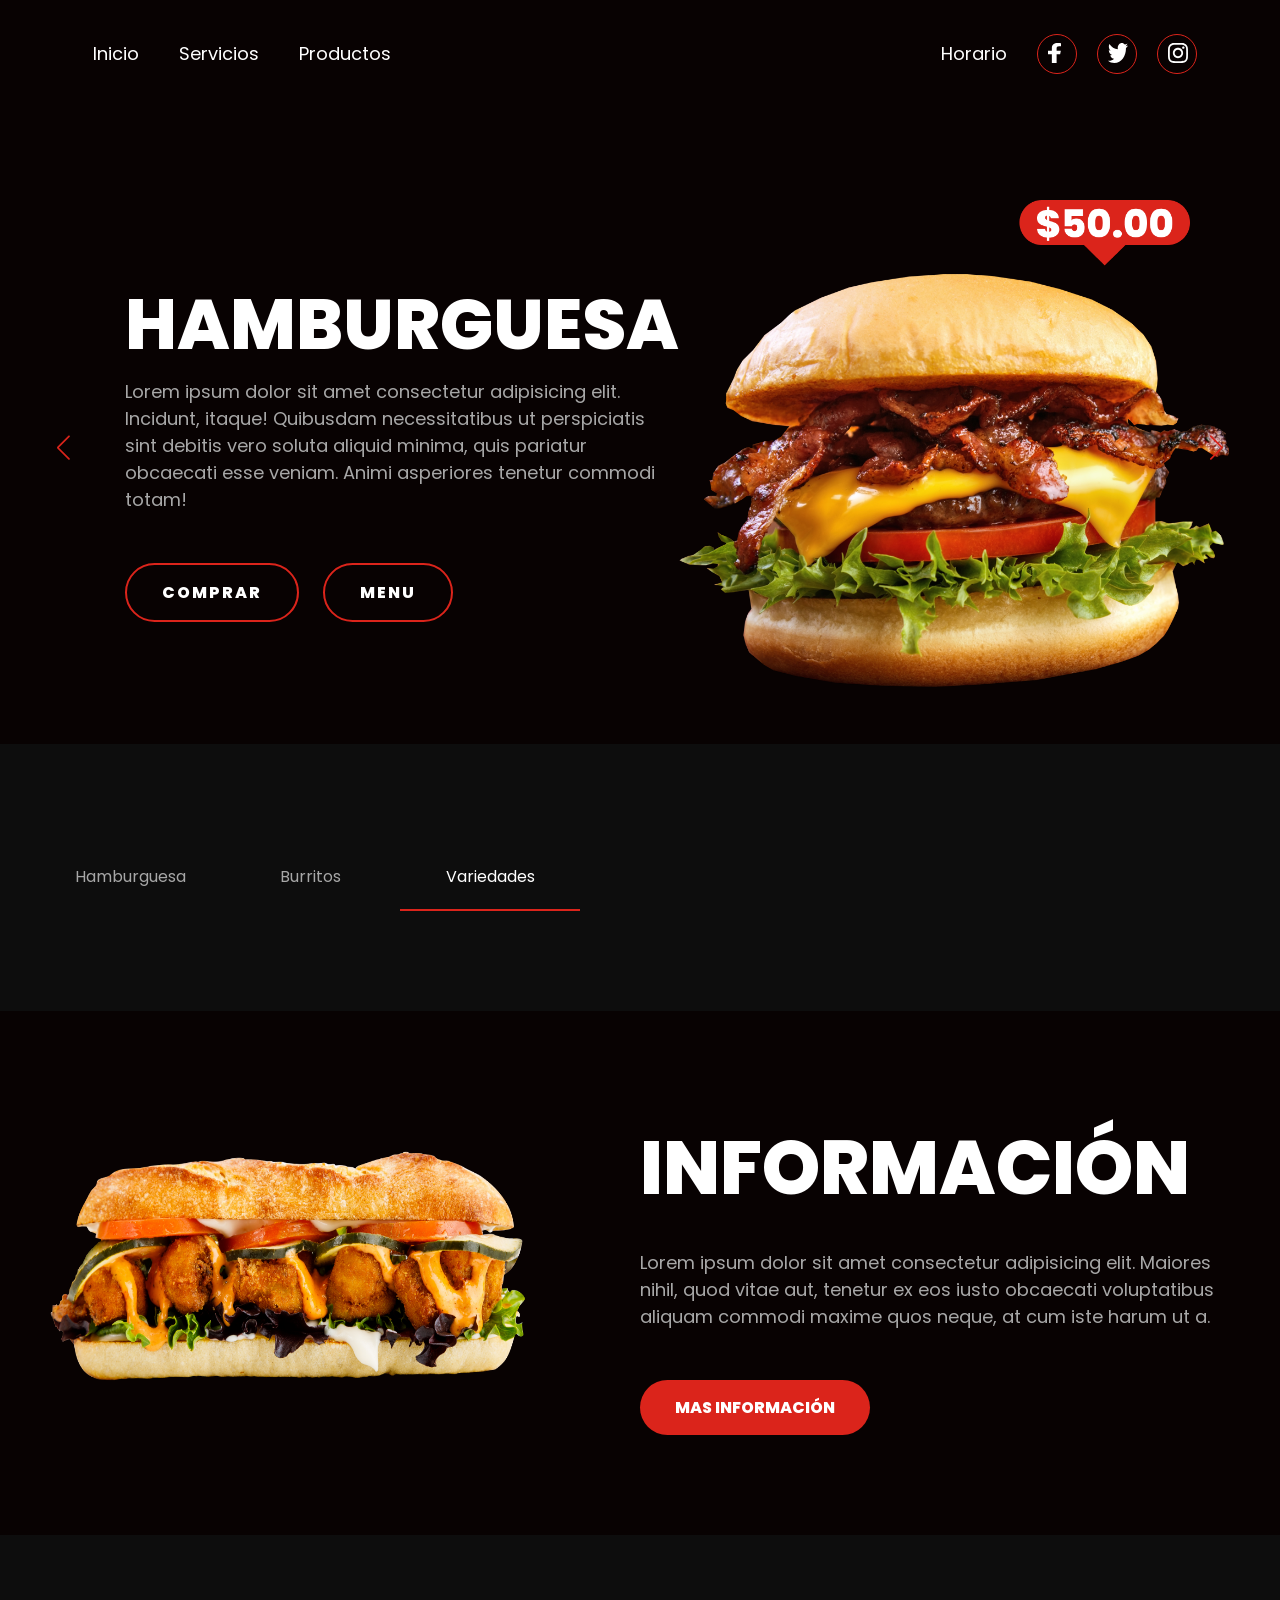
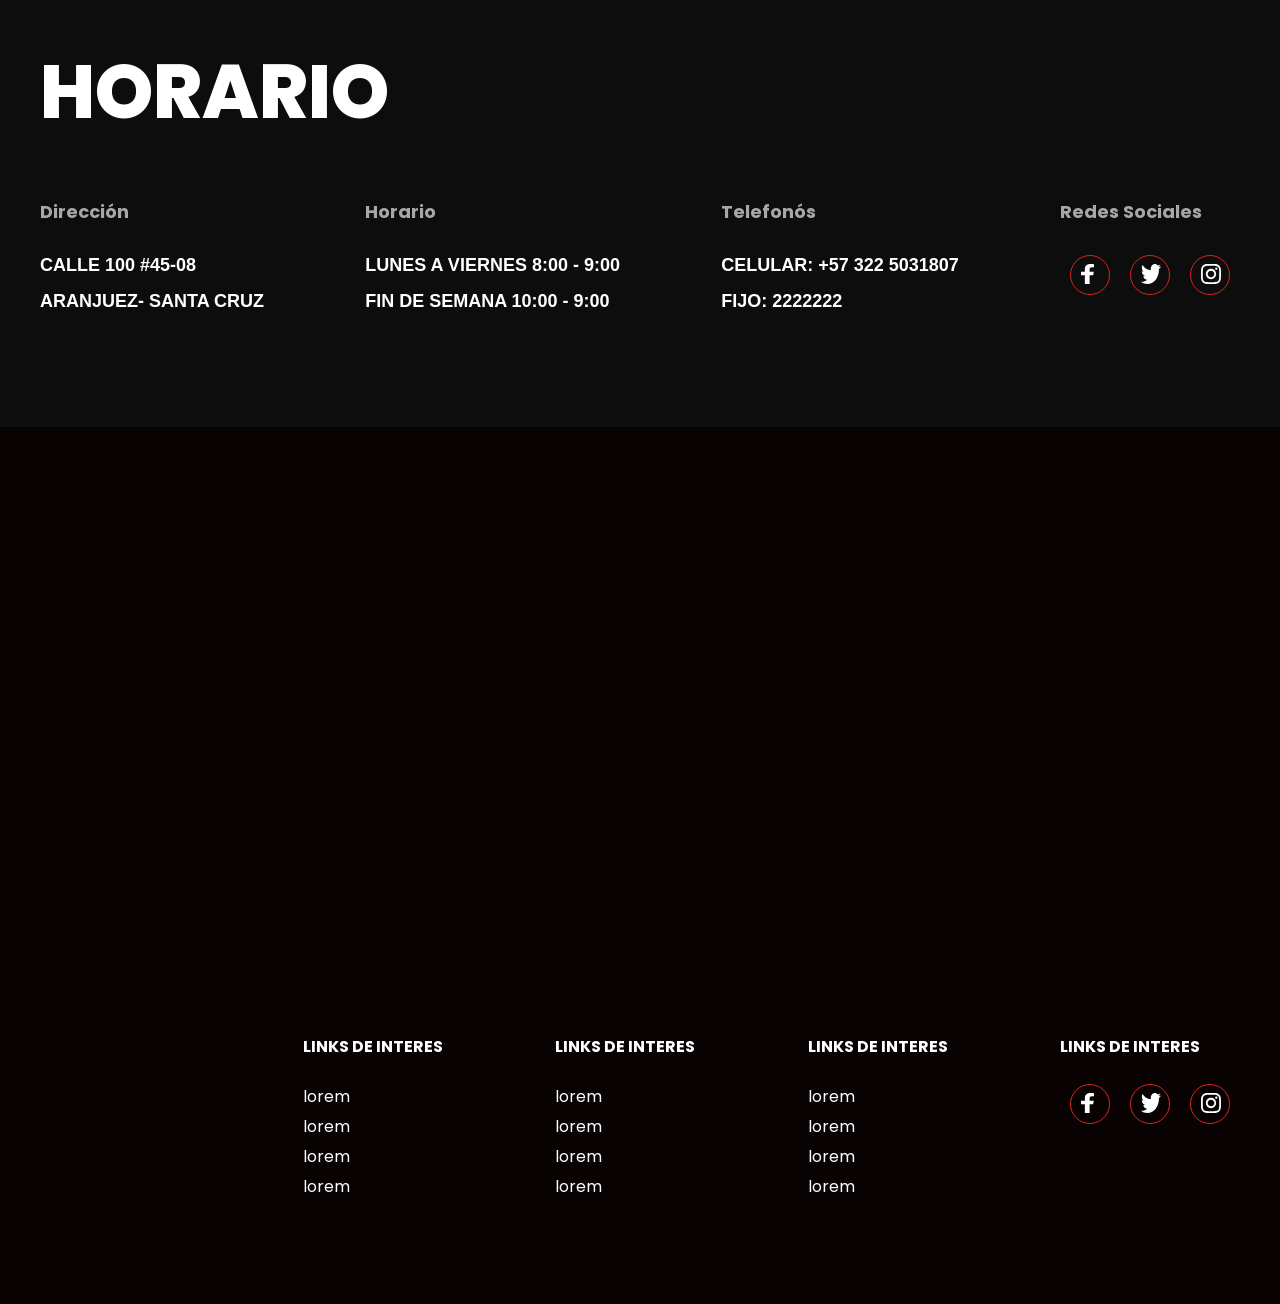
==== commit 661ef38d: "Add files via upload" ====
--- a/index.html
+++ b/index.html
@@ -12,7 +12,7 @@
 <body>
   <header>
     <div class="menu container">
-      <img class="logo-1" src="images/logo.svg" alt="" />
+      <img class="logo-1" src="images/LogoMorado.jpg" alt="" />
       <input type="checkbox" id="menu" />
       <label for="menu">
         <img src="images/menu.png" class="menu-icono" alt="" />
@@ -25,7 +25,7 @@
             <li><a href="#">Productos</a></li>
           </ul>
         </div>
-        <img class="logo-2" src="images/logo.svg" alt="" />
+        <img class="logo-2" src="images/LogoMorado.jpg" alt="" />
         <div class="menu-2">
           <ul>
             <li><a href="#">Horario</a></li>
@@ -370,7 +370,7 @@
   </section>
 
   <footer class="footer container">
-    <img class="logo-2" src="images/logo.svg" alt="">
+    <img class="logo-2" src="images/LogoMorado.jpg" alt="">
     <div class="links">
       <h4>Links de Interes</h4>
       <ul>
--- a/style.css
+++ b/style.css
@@ -380,4 +380,164 @@
     font-size: 16px;
     margin-bottom: 5px;
     display: inline-block;
+}
+
+@media(max-width: 991px) {
+    .menu {
+        padding: 20px;
+        justify-content: space-between;
+    }
+
+    .menu-2 {
+        display: none;
+    }
+
+    .logo-1 {
+        width: 100px;
+    }
+
+    .logo-2 {
+        width: 0;
+    }
+
+    .menu label {
+        display: initial;
+    }
+
+    .menu .navbar {
+        position: absolute;
+        top: 100%;
+        left: 0;
+        right: 0;
+        background-color: #181818;
+        display: none;
+    }
+
+    .menu .navbar ul li {
+        width: 100%;
+    }
+
+    #menu:checked~.navbar {
+        display: initial;
+    }
+
+    .header-content {
+        padding: 30px;
+        margin-top: 100px;
+    }
+
+    .slider {
+        flex-direction: column;
+    }
+
+    .slider-txt {
+        margin-left: 0;
+        width: 100%;
+        text-align: center;
+        margin-bottom: 50px;
+    }
+
+    .slider-txt h1 {
+        font-size: 50px;
+    }
+
+    .slider-txt p {
+        font-size: 16px;
+    }
+
+    .btn-1 {
+        padding: 10px 25px;
+        font-size: 14px;
+    }
+
+    .slider-img {
+        width: 100%;
+        text-align: center;
+    }
+
+    .slider-img img {
+        margin-right: 0px;
+        width: 300px;
+    }
+
+    .swiper-horizontal>.swiper-pagination-bullets,
+    .swiper-pagination-bullets>.swiper-pagination-horizontal,
+    .swiper-pagination-custom,
+    .swiper-pagination-fraction {
+        bottom: -7px;
+    }
+
+    .tabs {
+        padding: 50px 30px;
+    }
+
+    .tabs label {
+        width: 33%;
+    }
+
+    .info {
+        padding: 30px;
+        flex-direction: column;
+    }
+
+    .info-img {
+        width: 100%;
+        text-align: center;
+    }
+
+    .info-img img {
+        width: 400px;
+        height: 200px;
+        margin-bottom: 25px;
+    }
+
+    .info-txt {
+        width: 100%;
+        text-align: center;
+    }
+
+    .info-txt h2 {
+        font-size: 50px;
+    }
+
+    .info-txt p {
+        font-size: 16px;
+    }
+
+    .btn-1 {
+        font-size: 16px;
+    }
+
+    .horario {
+        padding: 30px;
+        text-align: center;
+    }
+
+    .horario-info h2 {
+        font-size: 50px;
+        margin-bottom: 15px;
+    }
+
+    .horario-txt {
+        flex-direction: column;
+    }
+
+    .socials {
+        justify-content: center;
+    }
+
+    .social img {
+        margin: 8px 0 0;
+    }
+
+    .footer {
+        padding: 30px;
+        flex-direction: column;
+        text-align: center;
+    }
+
+    .links h4 {
+        margin: 25px 0px 10px 0px
+    }
+
 }
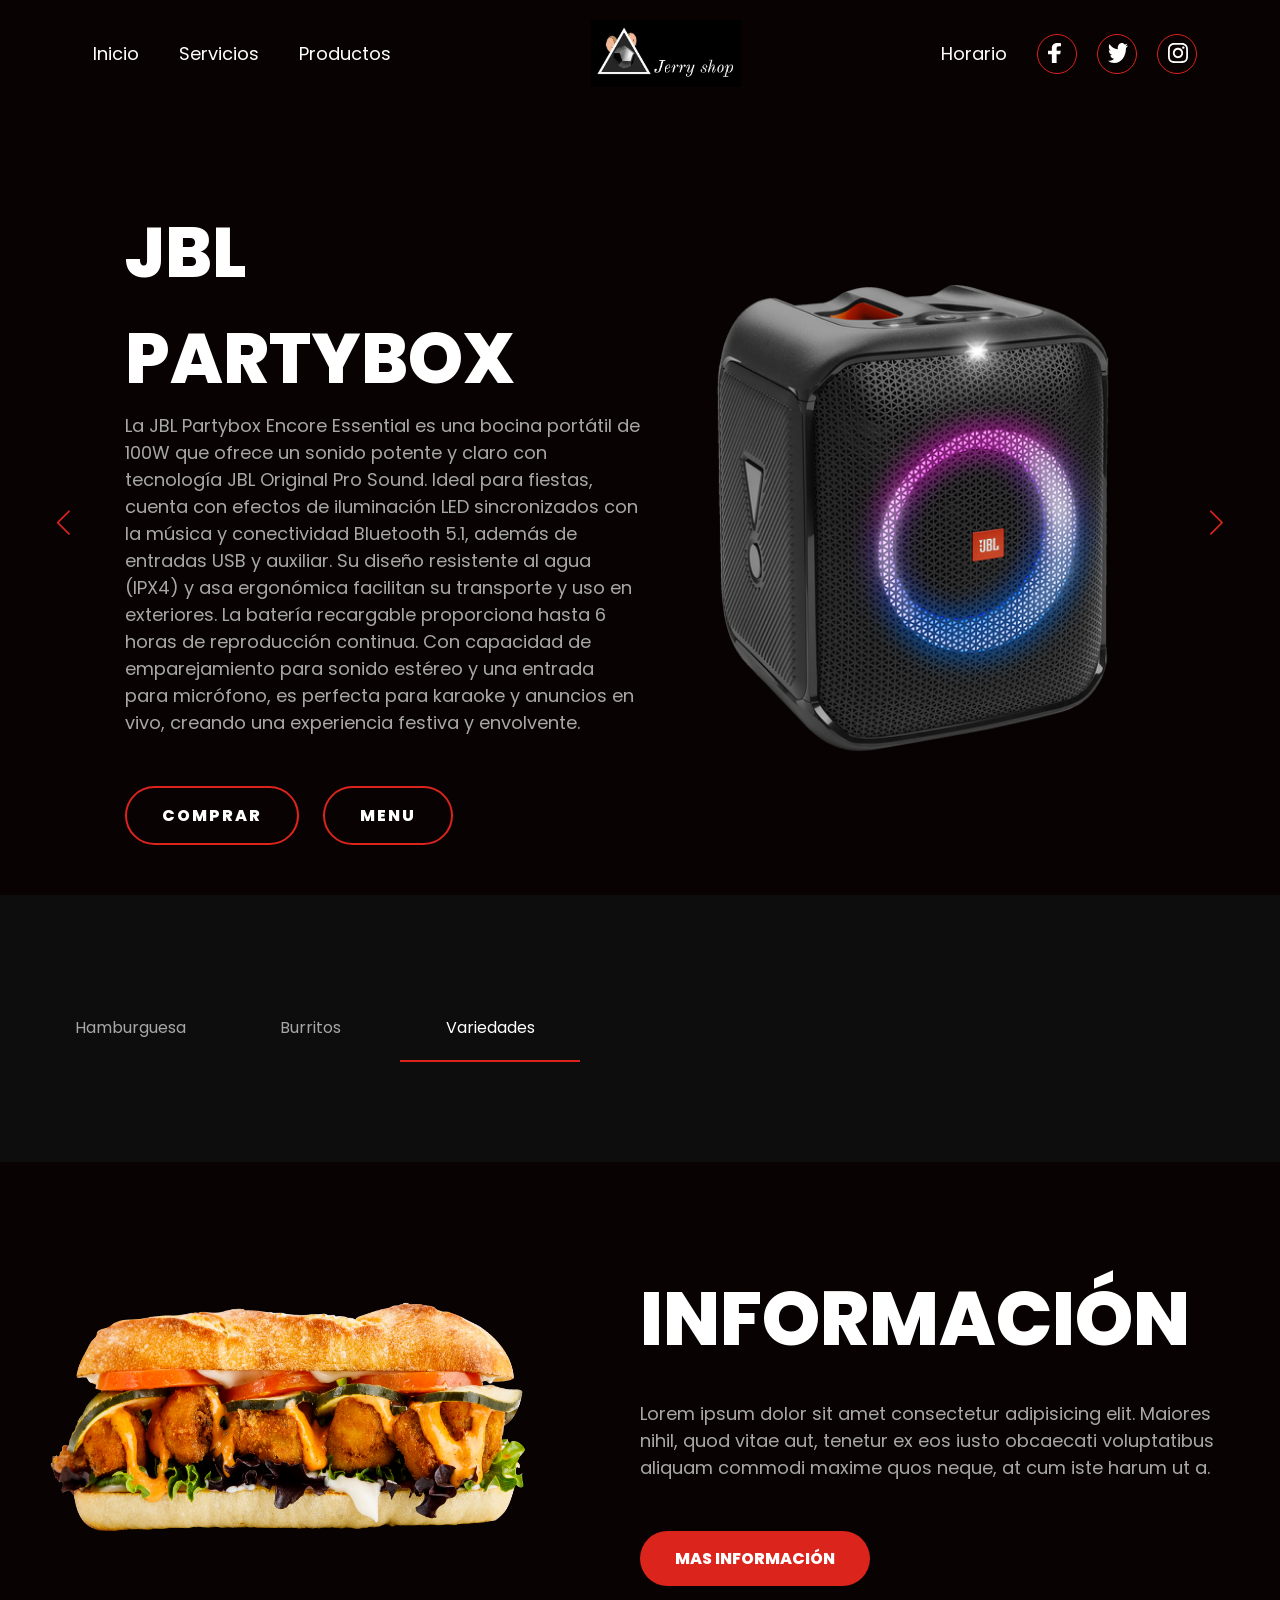
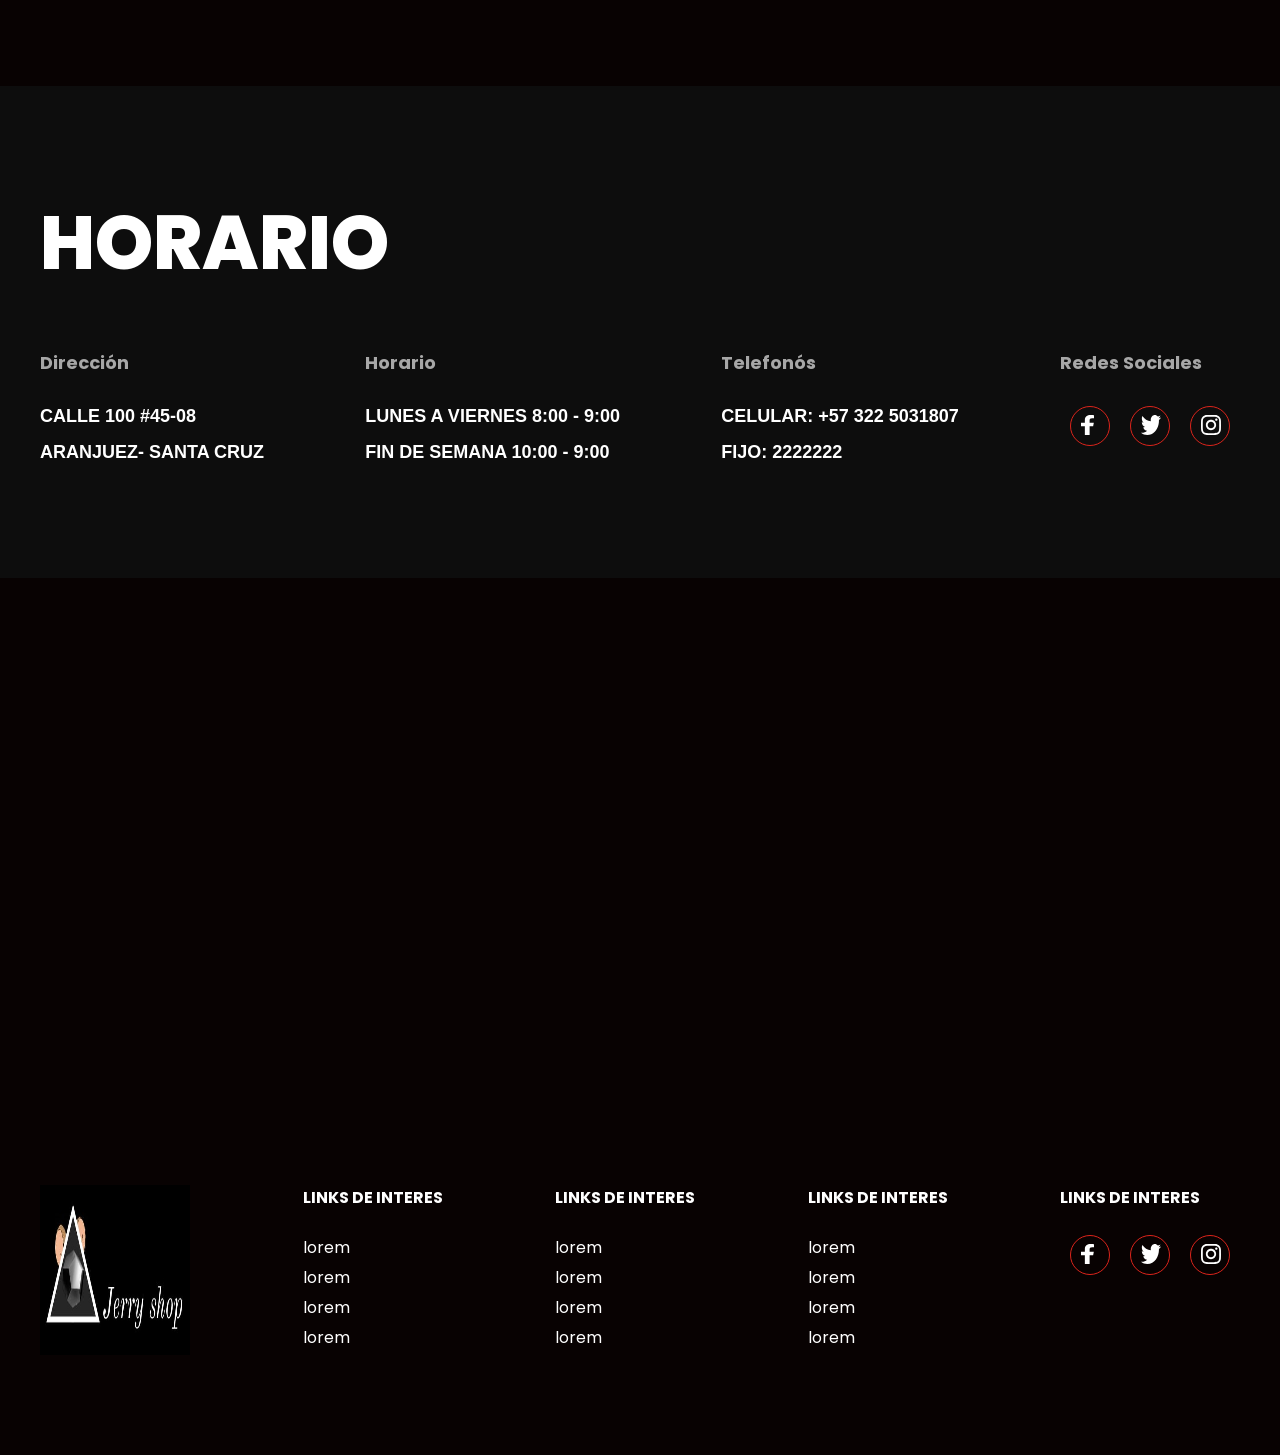
==== commit 39607683: "Add files via upload" ====
--- a/index.html
+++ b/index.html
@@ -12,7 +12,7 @@
 <body>
   <header>
     <div class="menu container">
-      <img class="logo-1" src="images/LogoMorado.jpg" alt="" />
+      <img class="logo-1" src="images/logoLargo.jpg" alt="" />
       <input type="checkbox" id="menu" />
       <label for="menu">
         <img src="images/menu.png" class="menu-icono" alt="" />
@@ -25,7 +25,7 @@
             <li><a href="#">Productos</a></li>
           </ul>
         </div>
-        <img class="logo-2" src="images/LogoMorado.jpg" alt="" />
+        <img class="logo-2" src="images/logoLargo.jpg" alt="" />
         <div class="menu-2">
           <ul>
             <li><a href="#">Horario</a></li>
@@ -56,13 +56,15 @@
           <div class="swiper-slide">
             <div class="slider">
               <div class="slider-txt">
-                <h1>Hamburguesa</h1>
+                <h1>JBL Partybox</h1>
                 <p>
-                  Lorem ipsum dolor sit amet consectetur adipisicing elit.
-                  Incidunt, itaque! Quibusdam necessitatibus ut perspiciatis
-                  sint debitis vero soluta aliquid minima, quis pariatur
-                  obcaecati esse veniam. Animi asperiores tenetur commodi
-                  totam!
+                  La JBL Partybox Encore Essential es una bocina portátil de 100W que ofrece un sonido potente y claro
+                  con tecnología JBL Original Pro Sound. Ideal para fiestas, cuenta con efectos de iluminación LED
+                  sincronizados con la música y conectividad Bluetooth 5.1, además de entradas USB y auxiliar. Su diseño
+                  resistente al agua (IPX4) y asa ergonómica facilitan su transporte y uso en exteriores. La batería
+                  recargable proporciona hasta 6 horas de reproducción continua. Con capacidad de emparejamiento para
+                  sonido estéreo y una entrada para micrófono, es perfecta para karaoke y anuncios en vivo, creando una
+                  experiencia festiva y envolvente.
                 </p>
                 <div class="botones">
                   <a href="#" class="btn-1">Comprar</a>
@@ -70,7 +72,7 @@
                 </div>
               </div>
               <div class="slider-img">
-                <img src="images/slider1.png" alt="" />
+                <img src="images/ParlanteJBL.png" alt="" />
               </div>
             </div>
           </div>
@@ -370,7 +372,7 @@
   </section>
 
   <footer class="footer container">
-    <img class="logo-2" src="images/LogoMorado.jpg" alt="">
+    <img class="logo-2" src="images/logoLargo.jpg" alt="">
     <div class="links">
       <h4>Links de Interes</h4>
       <ul>
